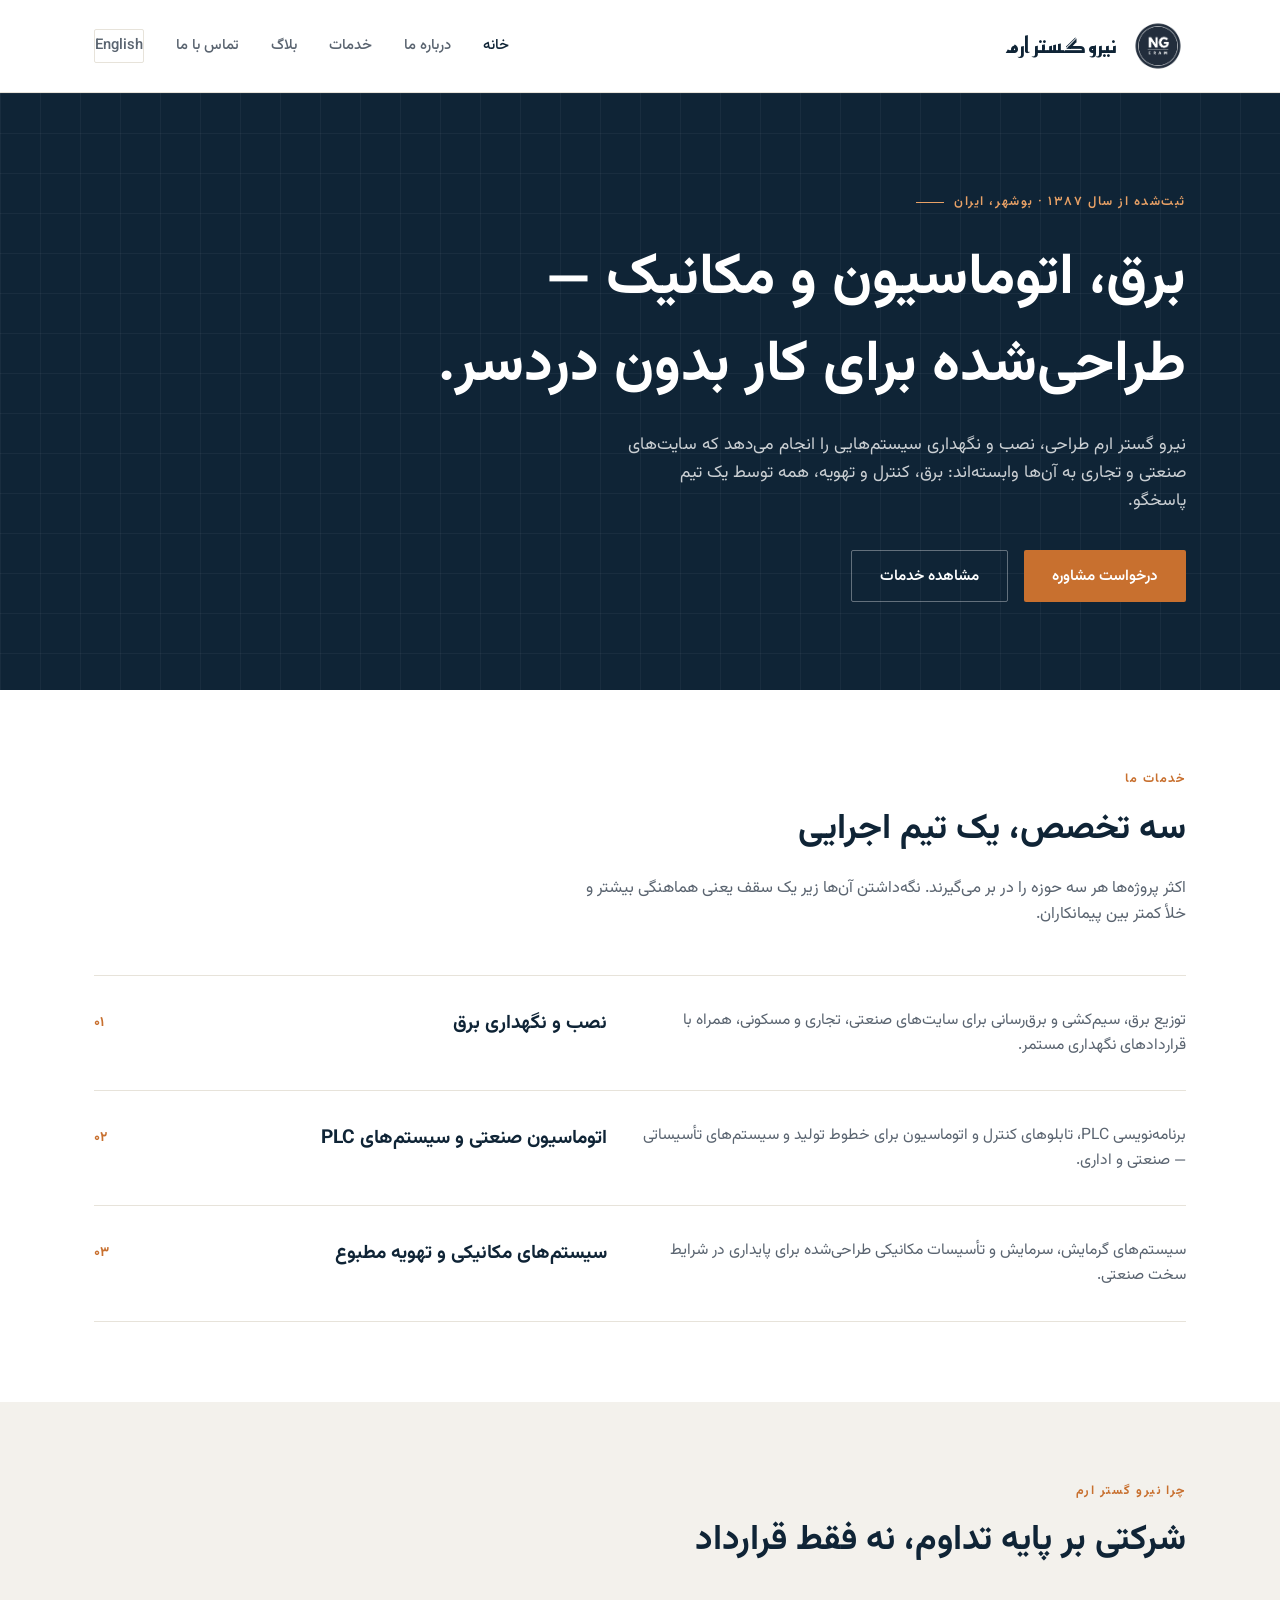
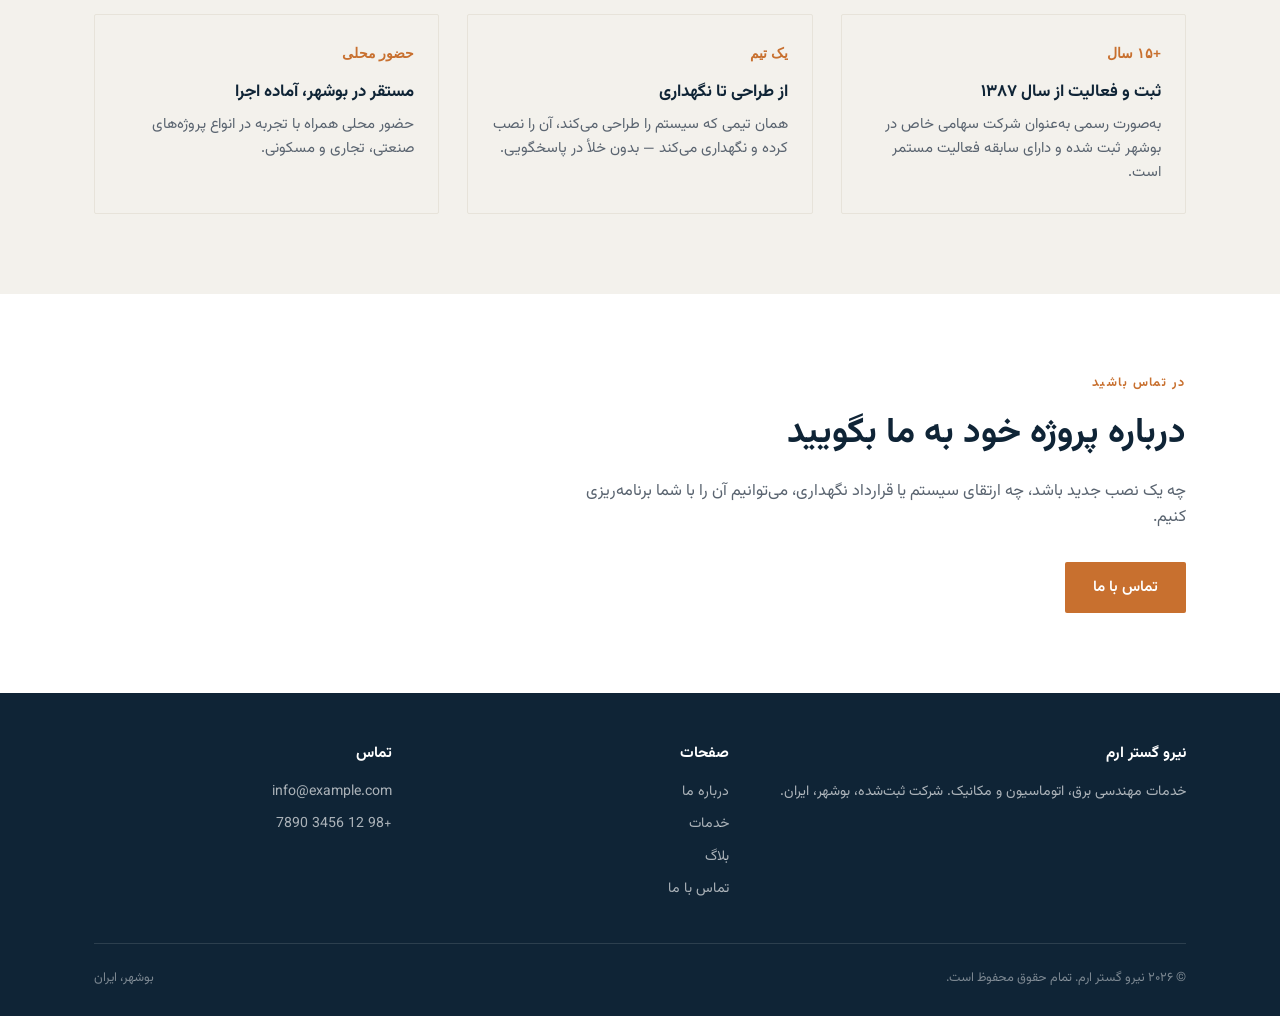
==== fa/index.html @ d0b57a56 "first commit" ====
<!DOCTYPE html>
<html lang="fa" dir="rtl">
<head>
<meta charset="UTF-8">
<meta name="viewport" content="width=device-width, initial-scale=1.0">
<title>نیرو گستر ارم | خدمات برق، اتوماسیون صنعتی و مکانیک</title>
<meta name="description" content="نیرو گستر ارم ارائه‌دهنده خدمات نصب و نگهداری برق، اتوماسیون صنعتی (PLC) و سیستم‌های مکانیکی و تهویه مطبوع. شرکت ثبت‌شده در بوشهر از سال ۱۳۸۷.">
<link rel="alternate" hreflang="en" href="/en/">
<link rel="icon" href="../images/favicon.png">
<link href="https://fonts.googleapis.com/css2?family=Vazirmatn:wght@500;700;400&family=Reem+Kufi:wght@600;700&display=swap" rel="stylesheet">
<link rel="stylesheet" href="../css/style.css">
</head>
<body>

<header class="site-header">
  <div class="nav-row">
    <a href="index.html" class="logo-mark">
      <img src="../images/logo.png" alt="لوگوی نیرو گستر ارم">
      نیرو گستر ارم
    </a>
    <nav class="main-nav">
      <a href="index.html" class="active">خانه</a>
      <a href="about.html">درباره ما</a>
      <a href="services.html">خدمات</a>
      <a href="blog.html">بلاگ</a>
      <a href="contact.html">تماس با ما</a>
      <a href="../en/index.html" class="lang-toggle">English</a>
    </nav>
    <button class="nav-toggle-btn" aria-label="باز کردن منو"><span></span><span></span><span></span></button>
  </div>
</header>

<section class="hero blueprint-bg">
  <div class="container">
    <span class="hero-eyebrow">ثبت‌شده از سال ۱۳۸۷ · بوشهر، ایران</span>
    <h1>برق، اتوماسیون و مکانیک &mdash; طراحی‌شده برای کار بدون دردسر.</h1>
    <p class="lead">نیرو گستر ارم طراحی، نصب و نگهداری سیستم‌هایی را انجام می‌دهد که سایت‌های صنعتی و تجاری به آن‌ها وابسته‌اند: برق، کنترل و تهویه، همه توسط یک تیم پاسخگو.</p>
    <div class="btn-row">
      <a href="contact.html" class="btn btn-primary">درخواست مشاوره</a>
      <a href="services.html" class="btn btn-outline">مشاهده خدمات</a>
    </div>
  </div>
</section>

<section class="section">
  <div class="container">
    <span class="section-label">خدمات ما</span>
    <h2 class="section-title">سه تخصص، یک تیم اجرایی</h2>
    <p class="section-intro">اکثر پروژه‌ها هر سه حوزه را در بر می‌گیرند. نگه‌داشتن آن‌ها زیر یک سقف یعنی هماهنگی بیشتر و خلأ کمتر بین پیمانکاران.</p>

    <div class="spec-list">
      <div class="spec-row">
        <span class="spec-index">۰۱</span>
        <span class="spec-name">نصب و نگهداری برق</span>
        <span class="spec-desc">توزیع برق، سیم‌کشی و برق‌رسانی برای سایت‌های صنعتی، تجاری و مسکونی، همراه با قراردادهای نگهداری مستمر.</span>
      </div>
      <div class="spec-row">
        <span class="spec-index">۰۲</span>
        <span class="spec-name">اتوماسیون صنعتی و سیستم‌های PLC</span>
        <span class="spec-desc">برنامه‌نویسی PLC، تابلوهای کنترل و اتوماسیون برای خطوط تولید و سیستم‌های تأسیساتی &mdash; صنعتی و اداری.</span>
      </div>
      <div class="spec-row">
        <span class="spec-index">۰۳</span>
        <span class="spec-name">سیستم‌های مکانیکی و تهویه مطبوع</span>
        <span class="spec-desc">سیستم‌های گرمایش، سرمایش و تأسیسات مکانیکی طراحی‌شده برای پایداری در شرایط سخت صنعتی.</span>
      </div>
    </div>
  </div>
</section>

<section class="section section-alt">
  <div class="container">
    <span class="section-label">چرا نیرو گستر ارم</span>
    <h2 class="section-title">شرکتی بر پایه تداوم، نه فقط قرارداد</h2>
    <div class="grid-3">
      <div class="value-card">
        <div class="num">+۱۵ سال</div>
        <h3>ثبت و فعالیت از سال ۱۳۸۷</h3>
        <p>به‌صورت رسمی به‌عنوان شرکت سهامی خاص در بوشهر ثبت شده و دارای سابقه فعالیت مستمر است.</p>
      </div>
      <div class="value-card">
        <div class="num">یک تیم</div>
        <h3>از طراحی تا نگهداری</h3>
        <p>همان تیمی که سیستم را طراحی می‌کند، آن را نصب کرده و نگهداری می‌کند &mdash; بدون خلأ در پاسخگویی.</p>
      </div>
      <div class="value-card">
        <div class="num">حضور محلی</div>
        <h3>مستقر در بوشهر، آماده اجرا</h3>
        <p>حضور محلی همراه با تجربه در انواع پروژه‌های صنعتی، تجاری و مسکونی.</p>
      </div>
    </div>
  </div>
</section>

<section class="section">
  <div class="container">
    <span class="section-label">در تماس باشید</span>
    <h2 class="section-title">درباره پروژه خود به ما بگویید</h2>
    <p class="section-intro" style="margin-bottom: 32px;">چه یک نصب جدید باشد، چه ارتقای سیستم یا قرارداد نگهداری، می‌توانیم آن را با شما برنامه‌ریزی کنیم.</p>
    <a href="contact.html" class="btn btn-primary">تماس با ما</a>
  </div>
</section>

<footer class="site-footer">
  <div class="container">
    <div class="footer-grid">
      <div>
        <h4>نیرو گستر ارم</h4>
        <p>خدمات مهندسی برق، اتوماسیون و مکانیک. شرکت ثبت‌شده، بوشهر، ایران.</p>
      </div>
      <div>
        <h4>صفحات</h4>
        <a href="about.html">درباره ما</a>
        <a href="services.html">خدمات</a>
        <a href="blog.html">بلاگ</a>
        <a href="contact.html">تماس با ما</a>
      </div>
      <div>
        <h4>تماس</h4>
        <a href="mailto:info@example.com">info@example.com</a>
        <a href="tel:+981234567890">+98 12 3456 7890</a>
      </div>
    </div>
    <div class="footer-bottom">
      <span>© ۲۰۲۶ نیرو گستر ارم. تمام حقوق محفوظ است.</span>
      <span>بوشهر، ایران</span>
    </div>
  </div>
</footer>

<script src="../js/main.js"></script>
</body>
</html>
---- css/style.css ----
/* ============================================
   Niroo Gostar Eram — Design Tokens
   Palette: steel blue, copper/amber (wiring), concrete gray, off-white
   Typography: Space Grotesk (display) + Inter (body) for EN
               Vazirmatn (display + body) for FA
   Signature: single-line schematic diagram motif (blueprint grid + circuit nodes)
   ============================================ */

:root {
  --steel-900: #0f2436;
  --steel-700: #1d3d57;
  --steel-500: #3a6280;
  --copper: #c8702f;
  --copper-light: #e8a166;
  --concrete-100: #f3f1ec;
  --concrete-200: #e7e3da;
  --ink: #1a1f24;
  --ink-soft: #5a6470;
  --white: #ffffff;

  --font-display: 'Space Grotesk', sans-serif;
  --font-body: 'Inter', sans-serif;
  --font-fa: 'Vazirmatn', sans-serif;
  --font-brand-en: 'Oswald', sans-serif;
  --font-brand-fa: 'Reem Kufi', sans-serif;

  --max-width: 1140px;
  --radius: 2px;
}

* { box-sizing: border-box; margin: 0; padding: 0; }

html { scroll-behavior: smooth; }

body {
  font-family: var(--font-body);
  color: var(--ink);
  background: var(--white);
  line-height: 1.6;
  -webkit-font-smoothing: antialiased;
}

html[lang="fa"] body,
html[lang="fa"] * {
  font-family: var(--font-fa);
}

img { max-width: 100%; display: block; }
a { color: inherit; text-decoration: none; }

.container {
  max-width: var(--max-width);
  margin: 0 auto;
  padding: 0 24px;
}

/* ---------- Blueprint grid background (signature motif) ---------- */
.blueprint-bg {
  background-color: var(--steel-900);
  background-image:
    linear-gradient(rgba(255,255,255,0.045) 1px, transparent 1px),
    linear-gradient(90deg, rgba(255,255,255,0.045) 1px, transparent 1px);
  background-size: 40px 40px;
  position: relative;
}

/* ---------- Header / Nav ---------- */
header.site-header {
  position: sticky;
  top: 0;
  z-index: 100;
  background: var(--white);
  border-bottom: 1px solid var(--concrete-200);
}

.nav-row {
  display: flex;
  align-items: center;
  justify-content: space-between;
  padding: 18px 24px;
  max-width: var(--max-width);
  margin: 0 auto;
}

.logo-mark {
  display: flex;
  align-items: center;
  gap: 14px;
  font-family: var(--font-brand-en);
  font-weight: 700;
  font-size: 1.45rem;
  letter-spacing: 0.015em;
  text-transform: uppercase;
  color: var(--steel-900);
}
html[lang="fa"] .logo-mark {
  font-family: var(--font-brand-fa);
  font-size: 1.4rem;
  font-weight: 600;
  text-transform: none;
  letter-spacing: 0;
}

.logo-mark img { height: 56px; width: auto; }
@media (max-width: 480px) {
  .logo-mark img { height: 44px; }
  .logo-mark { font-size: 1.15rem; }
  html[lang="fa"] .logo-mark { font-size: 1.1rem; }
}

nav.main-nav { display: flex; align-items: center; gap: 32px; }

nav.main-nav a {
  font-size: 0.92rem;
  font-weight: 500;
  color: var(--ink-soft);
  position: relative;
  padding: 4px 0;
  transition: color 0.2s ease;
}
nav.main-nav a:hover, nav.main-nav a.active { color: var(--steel-900); }
nav.main-nav a.active::after {
  content: '';
  position: absolute;
  bottom: -2px; left: 0; right: 0;
  height: 2px;
  background: var(--copper);
}

.lang-toggle {
  display: inline-flex;
  align-items: center;
  gap: 6px;
  font-size: 0.85rem;
  font-weight: 600;
  border: 1px solid var(--concrete-200);
  padding: 6px 14px;
  border-radius: var(--radius);
  color: var(--steel-700);
  transition: border-color 0.2s ease, color 0.2s ease;
}
.lang-toggle:hover { border-color: var(--copper); color: var(--copper); }

.nav-toggle-btn {
  display: none;
  flex-direction: column;
  gap: 5px;
  background: none;
  border: none;
  cursor: pointer;
  padding: 6px;
}
.nav-toggle-btn span { width: 22px; height: 2px; background: var(--steel-900); }

/* ---------- Hero ---------- */
.hero {
  color: var(--white);
  padding: 96px 0 88px;
  overflow: hidden;
}

.hero-eyebrow {
  display: inline-flex;
  align-items: center;
  gap: 10px;
  font-size: 0.8rem;
  letter-spacing: 0.12em;
  text-transform: uppercase;
  color: var(--copper-light);
  font-weight: 600;
  margin-bottom: 24px;
}
.hero-eyebrow::before {
  content: '';
  width: 28px; height: 1px;
  background: var(--copper-light);
}

.hero h1 {
  font-family: var(--font-display);
  font-size: clamp(2.1rem, 4.5vw, 3.6rem);
  font-weight: 700;
  line-height: 1.12;
  max-width: 760px;
  margin-bottom: 22px;
}
html[lang="fa"] .hero h1 { font-family: var(--font-fa); line-height: 1.5; }

.hero p.lead {
  font-size: 1.08rem;
  color: rgba(255,255,255,0.78);
  max-width: 560px;
  margin-bottom: 36px;
}

.btn {
  display: inline-flex;
  align-items: center;
  gap: 10px;
  font-weight: 600;
  font-size: 0.95rem;
  padding: 13px 28px;
  border-radius: var(--radius);
  transition: transform 0.15s ease, background 0.2s ease;
}
.btn-primary {
  background: var(--copper);
  color: var(--white);
}
.btn-primary:hover { background: var(--copper-light); transform: translateY(-1px); }
.btn-outline {
  border: 1px solid rgba(255,255,255,0.35);
  color: var(--white);
}
.btn-outline:hover { border-color: var(--copper-light); color: var(--copper-light); }
.btn-row { display: flex; gap: 16px; flex-wrap: wrap; }

/* ---------- Schematic line decoration ---------- */
.schematic-line {
  position: absolute;
  inset: 0;
  pointer-events: none;
  opacity: 0.9;
}

/* ---------- Section headings ---------- */
.section { padding: 80px 0; }
.section-tight { padding: 56px 0; }
.section-alt { background: var(--concrete-100); }

.section-label {
  font-size: 0.78rem;
  letter-spacing: 0.12em;
  text-transform: uppercase;
  color: var(--copper);
  font-weight: 700;
  margin-bottom: 12px;
  display: block;
}

.section-title {
  font-family: var(--font-display);
  font-size: clamp(1.6rem, 3vw, 2.2rem);
  font-weight: 700;
  color: var(--steel-900);
  margin-bottom: 16px;
  max-width: 640px;
}
html[lang="fa"] .section-title { font-family: var(--font-fa); }

.section-intro {
  color: var(--ink-soft);
  max-width: 600px;
  font-size: 1.02rem;
}

/* ---------- Service spec rows (signature device: technical spec-sheet style) ---------- */
.spec-list { margin-top: 48px; border-top: 1px solid var(--concrete-200); }

.spec-row {
  display: grid;
  grid-template-columns: 90px 1fr 1.4fr;
  gap: 32px;
  padding: 32px 0;
  border-bottom: 1px solid var(--concrete-200);
  align-items: start;
}

.spec-index {
  font-family: var(--font-display);
  font-size: 0.85rem;
  color: var(--copper);
  font-weight: 700;
  padding-top: 4px;
}

.spec-name {
  font-family: var(--font-display);
  font-size: 1.2rem;
  font-weight: 700;
  color: var(--steel-900);
}
html[lang="fa"] .spec-name { font-family: var(--font-fa); }

.spec-desc { color: var(--ink-soft); font-size: 0.98rem; }
.spec-desc ul { margin-top: 10px; padding-inline-start: 18px; }
.spec-desc li { margin-bottom: 4px; }

/* ---------- Cards ---------- */
.grid-3 {
  display: grid;
  grid-template-columns: repeat(3, 1fr);
  gap: 28px;
  margin-top: 44px;
}

.value-card {
  border: 1px solid var(--concrete-200);
  padding: 28px 24px;
  border-radius: var(--radius);
}
.value-card .num {
  font-family: var(--font-display);
  color: var(--copper);
  font-weight: 700;
  font-size: 0.85rem;
  margin-bottom: 14px;
}
.value-card h3 {
  font-family: var(--font-display);
  font-size: 1.05rem;
  color: var(--steel-900);
  margin-bottom: 8px;
}
html[lang="fa"] .value-card h3 { font-family: var(--font-fa); }
.value-card p { color: var(--ink-soft); font-size: 0.93rem; }

/* ---------- About / timeline ---------- */
.about-grid {
  display: grid;
  grid-template-columns: 1fr 1fr;
  gap: 56px;
  align-items: start;
}

.fact-strip {
  display: flex;
  flex-wrap: wrap;
  gap: 32px;
  margin-top: 36px;
  padding-top: 28px;
  border-top: 1px solid var(--concrete-200);
}
.fact-strip div { min-width: 140px; }
.fact-num {
  font-family: var(--font-display);
  font-size: 1.7rem;
  font-weight: 700;
  color: var(--steel-900);
  display: block;
}
.fact-label { font-size: 0.85rem; color: var(--ink-soft); }

/* ---------- Contact ---------- */
.contact-grid {
  display: grid;
  grid-template-columns: 1fr 1.2fr;
  gap: 56px;
}

.contact-info-item {
  display: flex;
  gap: 16px;
  margin-bottom: 28px;
  align-items: flex-start;
}
.contact-info-item .ico {
  width: 38px; height: 38px;
  flex-shrink: 0;
  border-radius: 50%;
  background: var(--steel-900);
  color: var(--copper-light);
  display: flex; align-items: center; justify-content: center;
  font-size: 1rem;
}
.contact-info-item h4 {
  font-family: var(--font-display);
  font-size: 0.95rem;
  color: var(--steel-900);
  margin-bottom: 4px;
}
html[lang="fa"] .contact-info-item h4 { font-family: var(--font-fa); }
.contact-info-item p, .contact-info-item a { color: var(--ink-soft); font-size: 0.93rem; }

form.contact-form { display: flex; flex-direction: column; gap: 18px; }
.form-row { display: grid; grid-template-columns: 1fr 1fr; gap: 18px; }
label {
  font-size: 0.82rem;
  font-weight: 600;
  color: var(--steel-700);
  margin-bottom: 6px;
  display: block;
}
input, textarea, select {
  width: 100%;
  border: 1px solid var(--concrete-200);
  padding: 12px 14px;
  font-family: inherit;
  font-size: 0.95rem;
  border-radius: var(--radius);
  background: var(--concrete-100);
  color: var(--ink);
}
html[lang="fa"] input, html[lang="fa"] textarea, html[lang="fa"] select { font-family: var(--font-fa); }
input:focus, textarea:focus, select:focus {
  outline: 2px solid var(--copper);
  outline-offset: 1px;
  background: var(--white);
}
textarea { resize: vertical; min-height: 130px; }

/* ---------- Footer ---------- */
footer.site-footer {
  background: var(--steel-900);
  color: rgba(255,255,255,0.7);
  padding: 48px 0 28px;
}
.footer-grid {
  display: grid;
  grid-template-columns: 1.4fr 1fr 1fr;
  gap: 40px;
  padding-bottom: 32px;
  border-bottom: 1px solid rgba(255,255,255,0.12);
}
.footer-grid h4 {
  font-family: var(--font-display);
  color: var(--white);
  font-size: 0.95rem;
  margin-bottom: 16px;
}
html[lang="fa"] .footer-grid h4 { font-family: var(--font-fa); }
.footer-grid a, .footer-grid p { font-size: 0.88rem; display: block; margin-bottom: 10px; color: rgba(255,255,255,0.65); }
.footer-grid a:hover { color: var(--copper-light); }
.footer-bottom {
  display: flex;
  justify-content: space-between;
  flex-wrap: wrap;
  gap: 12px;
  padding-top: 24px;
  font-size: 0.8rem;
  color: rgba(255,255,255,0.45);
}

/* ---------- Blog ---------- */
.post-card {
  display: block;
  border: 1px solid var(--concrete-200);
  padding: 24px;
  border-radius: var(--radius);
  margin-bottom: 20px;
  transition: border-color 0.2s ease;
}
.post-card:hover { border-color: var(--copper); }
.post-date { font-size: 0.78rem; color: var(--copper); font-weight: 700; letter-spacing: 0.05em; text-transform: uppercase; }
.post-card h3 { font-family: var(--font-display); font-size: 1.2rem; color: var(--steel-900); margin: 10px 0 8px; }
html[lang="fa"] .post-card h3 { font-family: var(--font-fa); }
.post-card p { color: var(--ink-soft); font-size: 0.95rem; }

.post-body { max-width: 720px; }
.post-body h1 { font-family: var(--font-display); font-size: 2rem; color: var(--steel-900); margin-bottom: 12px; }
html[lang="fa"] .post-body h1 { font-family: var(--font-fa); }
.post-body p { margin-bottom: 18px; color: var(--ink); }

/* ---------- RTL adjustments ---------- */
html[lang="fa"] { direction: rtl; }
html[lang="fa"] .hero-eyebrow::before { order: 2; }
html[lang="fa"] .spec-row { grid-template-columns: 1.4fr 1fr 90px; }
html[lang="fa"] .spec-row > .spec-index { order: 3; text-align: left; }
html[lang="fa"] .spec-row > .spec-name { order: 2; }
html[lang="fa"] .spec-row > .spec-desc { order: 1; }
html[lang="fa"] nav.main-nav a.active::after { left: auto; right: 0; }

/* ---------- Responsive ---------- */
@media (max-width: 860px) {
  .about-grid, .contact-grid, .footer-grid { grid-template-columns: 1fr; }
  .grid-3 { grid-template-columns: 1fr; }
  .form-row { grid-template-columns: 1fr; }
  .spec-row, html[lang="fa"] .spec-row { grid-template-columns: 1fr; gap: 8px; }
  nav.main-nav { display: none; }
  nav.main-nav.open {
    display: flex;
    flex-direction: column;
    position: absolute;
    top: 100%; left: 0; right: 0;
    background: var(--white);
    padding: 20px 24px;
    border-bottom: 1px solid var(--concrete-200);
    gap: 18px;
  }
  .nav-toggle-btn { display: flex; }
}

@media (prefers-reduced-motion: reduce) {
  * { transition: none !important; scroll-behavior: auto !important; }
}
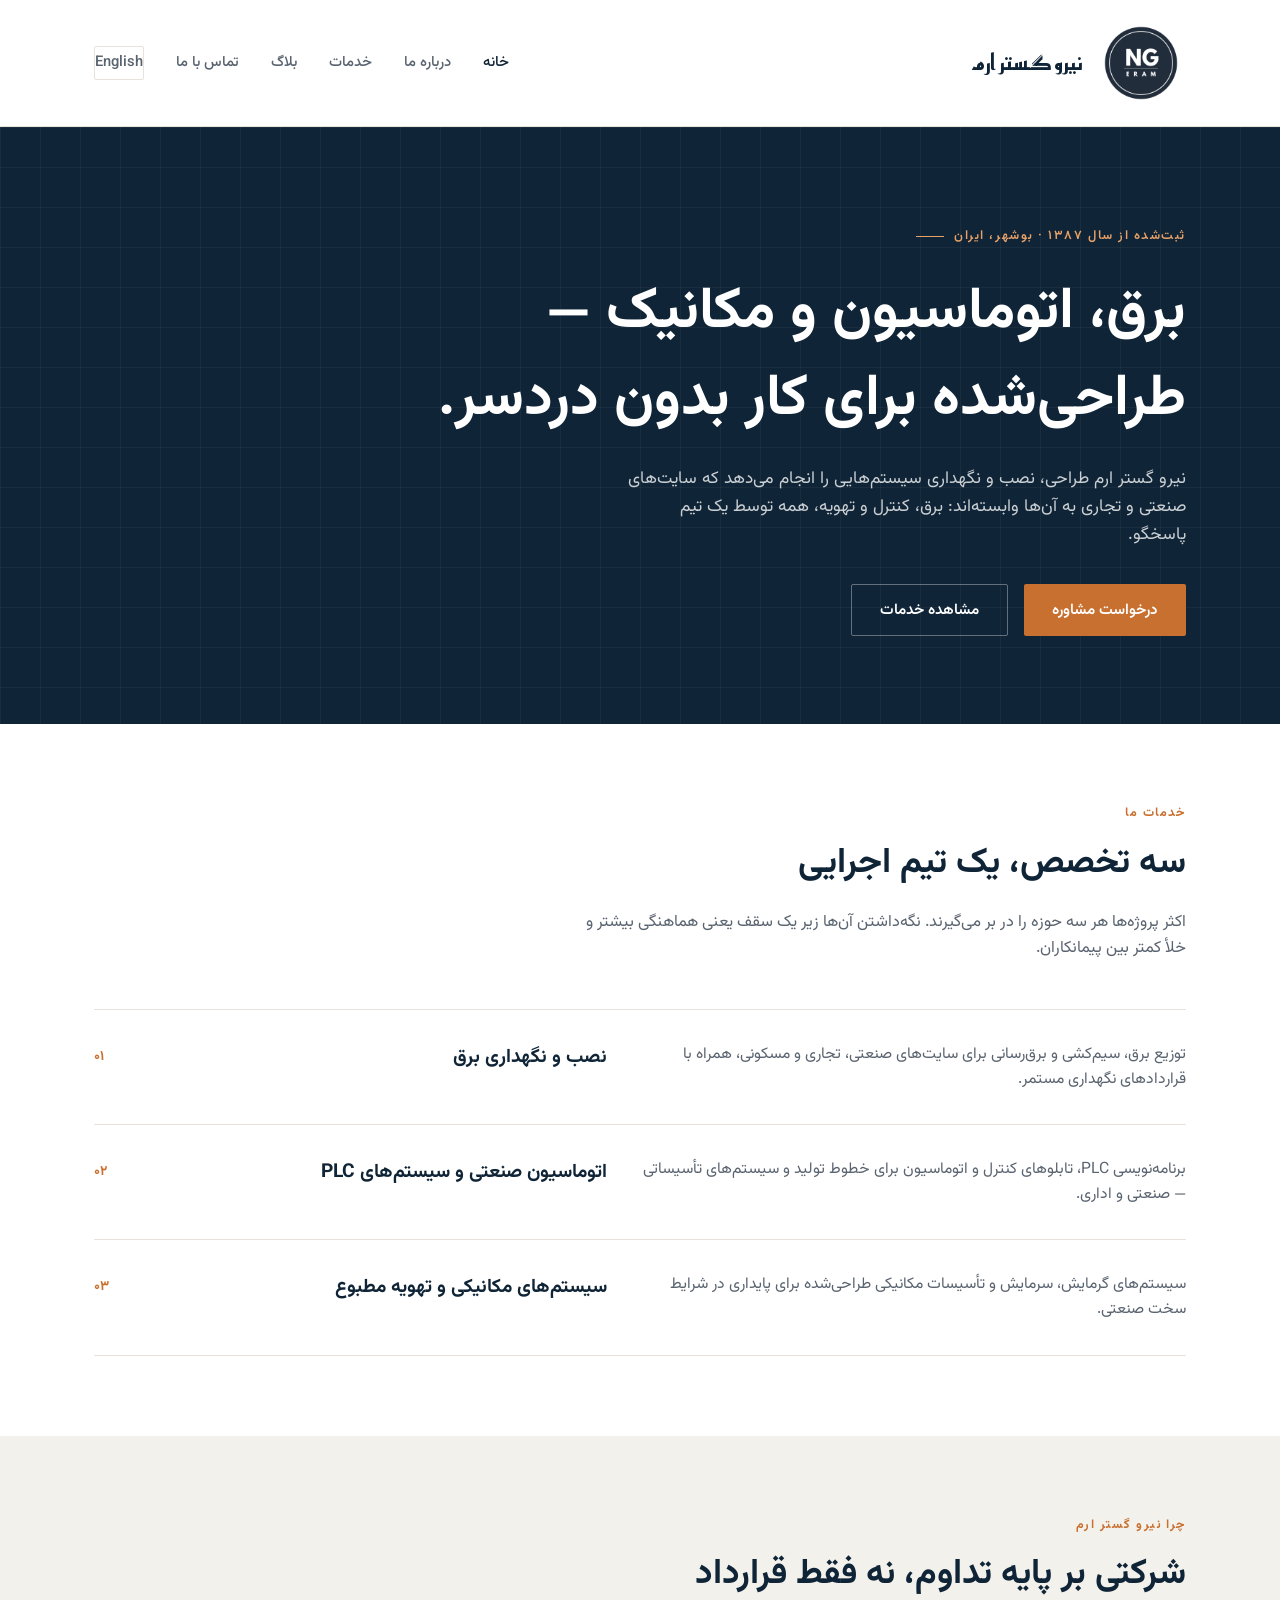
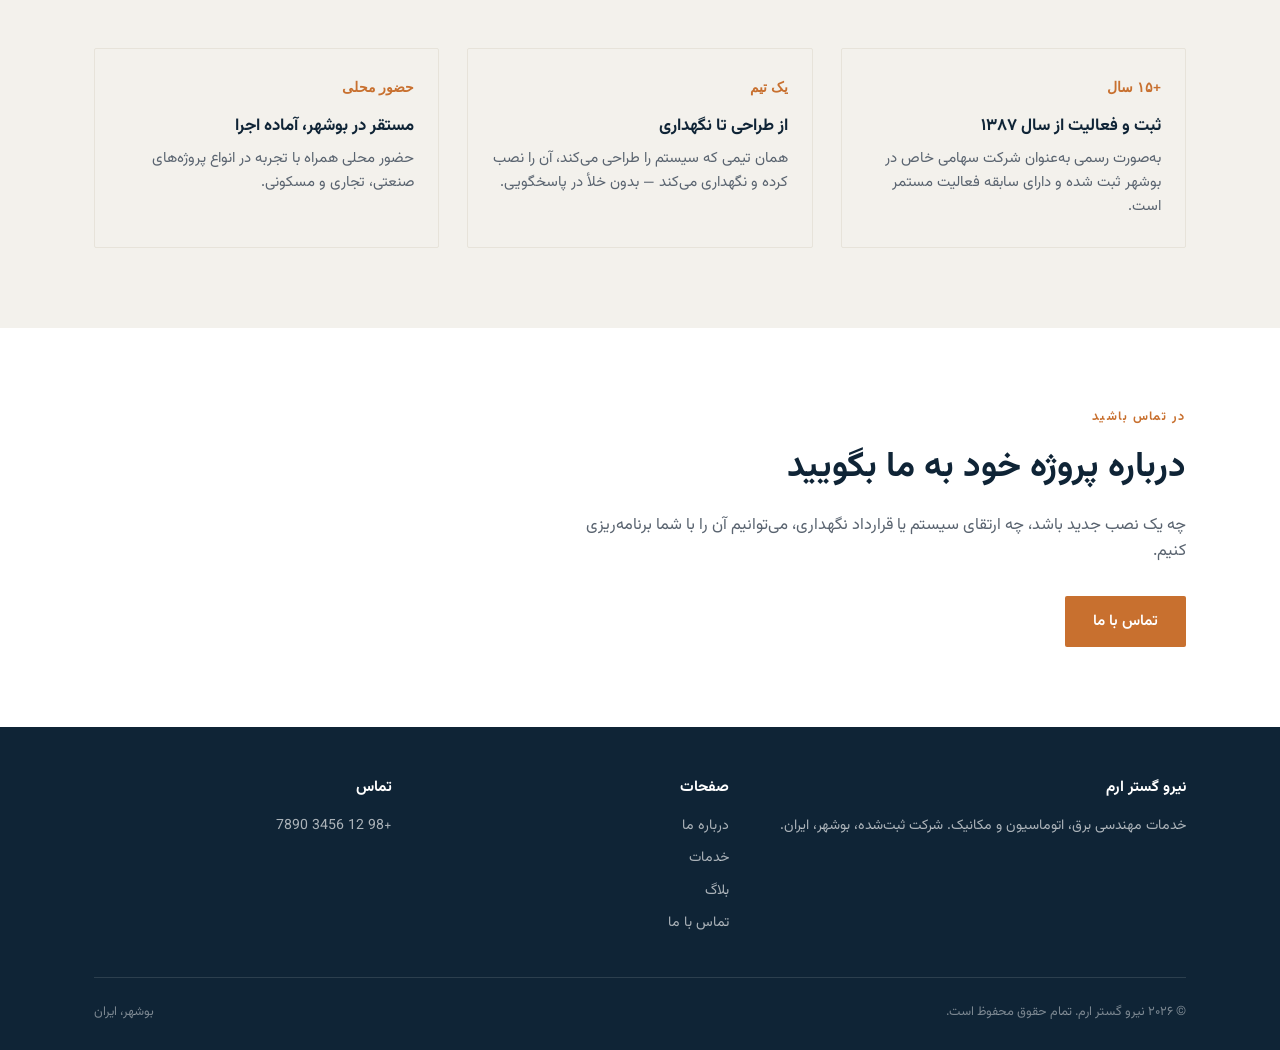
==== commit c21e7185: "second commit" ====
--- a/fa/index.html
+++ b/fa/index.html
@@ -117,7 +117,7 @@
       </div>
       <div>
         <h4>تماس</h4>
-        <a href="mailto:info@example.com">info@example.com</a>
+        <!-- <a href="mailto:info@example.com">info@example.com</a> -->
         <a href="tel:+981234567890">+98 12 3456 7890</a>
       </div>
     </div>
--- a/css/style.css
+++ b/css/style.css
@@ -101,7 +101,7 @@
   letter-spacing: 0;
 }
 
-.logo-mark img { height: 56px; width: auto; }
+.logo-mark img { height: 90px; width: auto; }
 @media (max-width: 480px) {
   .logo-mark img { height: 44px; }
   .logo-mark { font-size: 1.15rem; }
